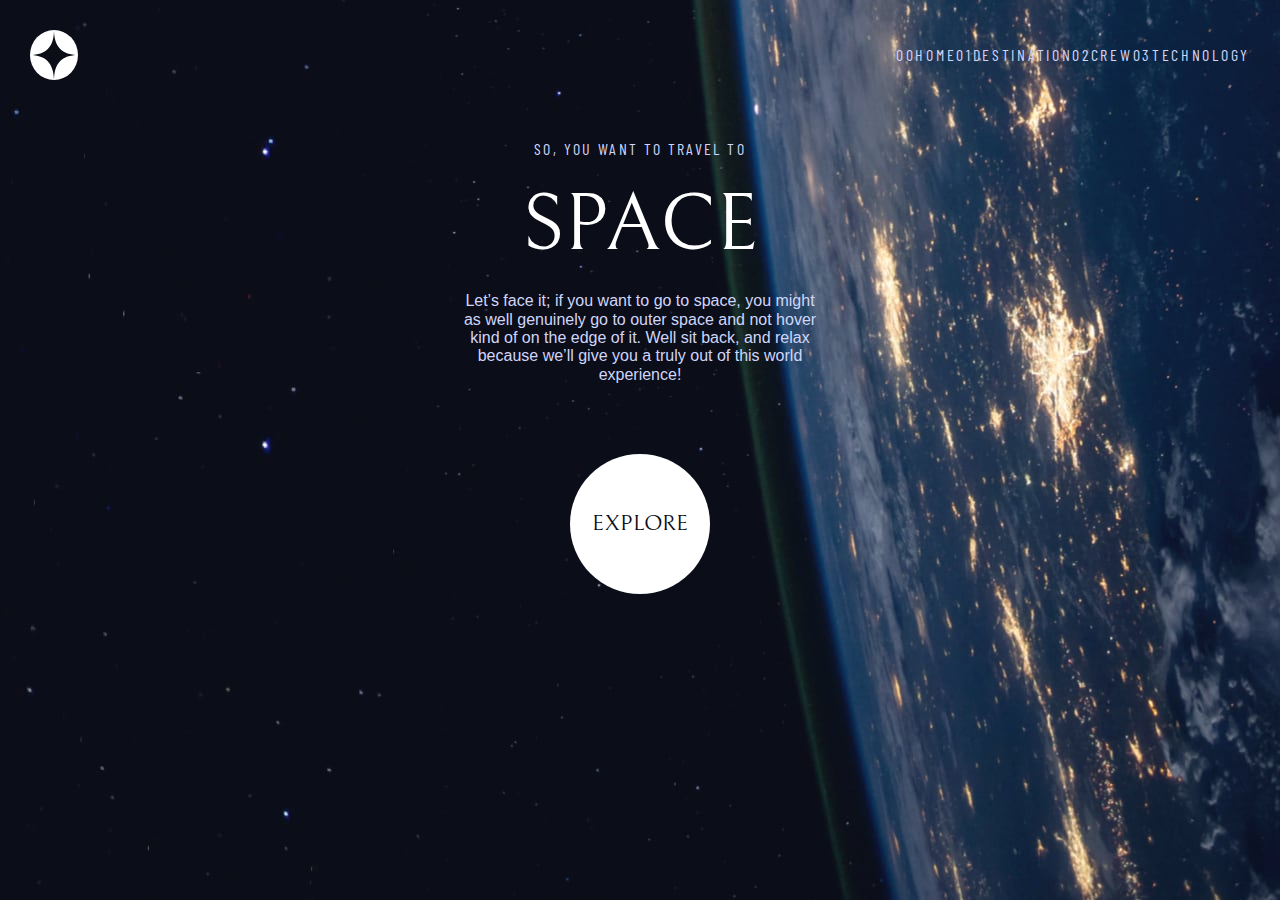
==== source/index.html @ e8e4abad "Config breakpoint" ====
<!DOCTYPE html>
<html lang="en">

<head>
  <meta charset="UTF-8">
  <meta name="viewport" content="width=device-width, initial-scale=1.0">
  <link rel="stylesheet" href="assets/styles/main.css">
  <title>Space tourism</title>
</head>

<body>

  <header>
    <img class='logo' src="assets/images/shared/logo.svg" alt="logo">
    
    <div class="hamburger_container">
      <input type="checkbox" name="" id="checkbox_toggle">
      <label for="checkbox_toggle" class="nav_open"><img src="assets/images/shared/icon-hamburger.svg" alt="hamberger icon"></label>
      <label for="checkbox_toggle" class="nav_close"><img src="assets/images/shared/icon-close.svg" alt="cross icon"></label>
    </div>

    <nav>
      <ul>
        <li><a href=""><span class="number">00</span><span class="name">HOME</span></a></li>
        <li><a href=""><span class="number">01</span><span class="name">DESTINATION</span></a></li>
        <li><a href=""><span class="number">02</span><span class="name">CREW</span></a></li>
        <li><a href=""><span class="number">03</span><span class="name">TECHNOLOGY</span></a></li>
      </ul>
    </nav>
  </header>

  <main>
    <div class="col-6">
      <h1>
        <div>So, you want to travel to</div>
        <div>Space</div>
      </h1>
      <p>
        Let’s face it; if you want to go to space, you might as well genuinely go to
        outer space and not hover kind of on the edge of it. Well sit back, and relax
        because we’ll give you a truly out of this world experience!
      </p>
    </div>
    <div class="col-6">
      <a href="#"><div class="circular-btn-1">Explore</div></a>
    </div>
  </main>
  <!--
  00 Home
  01 Destination
  02 Crew
  03 Technology

  So, you want to travel to
  Space
  Let’s face it; if you want to go to space, you might as well genuinely go to 
  outer space and not hover kind of on the edge of it. Well sit back, and relax 
  because we’ll give you a truly out of this world experience!

  Explore
-->
  <script src="assets/scripts/jquery-3.6.3.min.js"></script>
  <script src="assets/scripts/effects.js"></script>
</body>

</html>
---- source/assets/styles/main.css ----
/*! normalize.css v8.0.1 | MIT License | github.com/necolas/normalize.css */
/* Document
   ========================================================================== */
/**
 * 1. Correct the line height in all browsers.
 * 2. Prevent adjustments of font size after orientation changes in iOS.
 */
html {
  line-height: 1.15;
  /* 1 */
  -webkit-text-size-adjust: 100%;
  /* 2 */
}

/* Sections
   ========================================================================== */
/**
 * Remove the margin in all browsers.
 */
body {
  margin: 0;
}

/**
 * Render the `main` element consistently in IE.
 */
main {
  display: block;
}

/**
 * Correct the font size and margin on `h1` elements within `section` and
 * `article` contexts in Chrome, Firefox, and Safari.
 */
h1 {
  font-size: 2em;
  margin: 0.67em 0;
}

/* Grouping content
   ========================================================================== */
/**
 * 1. Add the correct box sizing in Firefox.
 * 2. Show the overflow in Edge and IE.
 */
hr {
  -webkit-box-sizing: content-box;
          box-sizing: content-box;
  /* 1 */
  height: 0;
  /* 1 */
  overflow: visible;
  /* 2 */
}

/**
 * 1. Correct the inheritance and scaling of font size in all browsers.
 * 2. Correct the odd `em` font sizing in all browsers.
 */
pre {
  font-family: monospace, monospace;
  /* 1 */
  font-size: 1em;
  /* 2 */
}

/* Text-level semantics
   ========================================================================== */
/**
 * Remove the gray background on active links in IE 10.
 */
a {
  background-color: transparent;
}

/**
 * 1. Remove the bottom border in Chrome 57-
 * 2. Add the correct text decoration in Chrome, Edge, IE, Opera, and Safari.
 */
abbr[title] {
  border-bottom: none;
  /* 1 */
  text-decoration: underline;
  /* 2 */
  -webkit-text-decoration: underline dotted;
          text-decoration: underline dotted;
  /* 2 */
}

/**
 * Add the correct font weight in Chrome, Edge, and Safari.
 */
b,
strong {
  font-weight: bolder;
}

/**
 * 1. Correct the inheritance and scaling of font size in all browsers.
 * 2. Correct the odd `em` font sizing in all browsers.
 */
code,
kbd,
samp {
  font-family: monospace, monospace;
  /* 1 */
  font-size: 1em;
  /* 2 */
}

/**
 * Add the correct font size in all browsers.
 */
small {
  font-size: 80%;
}

/**
 * Prevent `sub` and `sup` elements from affecting the line height in
 * all browsers.
 */
sub,
sup {
  font-size: 75%;
  line-height: 0;
  position: relative;
  vertical-align: baseline;
}

sub {
  bottom: -0.25em;
}

sup {
  top: -0.5em;
}

/* Embedded content
   ========================================================================== */
/**
 * Remove the border on images inside links in IE 10.
 */
img {
  border-style: none;
}

/* Forms
   ========================================================================== */
/**
 * 1. Change the font styles in all browsers.
 * 2. Remove the margin in Firefox and Safari.
 */
button,
input,
optgroup,
select,
textarea {
  font-family: inherit;
  /* 1 */
  font-size: 100%;
  /* 1 */
  line-height: 1.15;
  /* 1 */
  margin: 0;
  /* 2 */
}

/**
 * Show the overflow in IE.
 * 1. Show the overflow in Edge.
 */
button,
input {
  /* 1 */
  overflow: visible;
}

/**
 * Remove the inheritance of text transform in Edge, Firefox, and IE.
 * 1. Remove the inheritance of text transform in Firefox.
 */
button,
select {
  /* 1 */
  text-transform: none;
}

/**
 * Correct the inability to style clickable types in iOS and Safari.
 */
button,
[type="button"],
[type="reset"],
[type="submit"] {
  -webkit-appearance: button;
}

/**
 * Remove the inner border and padding in Firefox.
 */
button::-moz-focus-inner,
[type="button"]::-moz-focus-inner,
[type="reset"]::-moz-focus-inner,
[type="submit"]::-moz-focus-inner {
  border-style: none;
  padding: 0;
}

/**
 * Restore the focus styles unset by the previous rule.
 */
button:-moz-focusring,
[type="button"]:-moz-focusring,
[type="reset"]:-moz-focusring,
[type="submit"]:-moz-focusring {
  outline: 1px dotted ButtonText;
}

/**
 * Correct the padding in Firefox.
 */
fieldset {
  padding: 0.35em 0.75em 0.625em;
}

/**
 * 1. Correct the text wrapping in Edge and IE.
 * 2. Correct the color inheritance from `fieldset` elements in IE.
 * 3. Remove the padding so developers are not caught out when they zero out
 *    `fieldset` elements in all browsers.
 */
legend {
  -webkit-box-sizing: border-box;
          box-sizing: border-box;
  /* 1 */
  color: inherit;
  /* 2 */
  display: table;
  /* 1 */
  max-width: 100%;
  /* 1 */
  padding: 0;
  /* 3 */
  white-space: normal;
  /* 1 */
}

/**
 * Add the correct vertical alignment in Chrome, Firefox, and Opera.
 */
progress {
  vertical-align: baseline;
}

/**
 * Remove the default vertical scrollbar in IE 10+.
 */
textarea {
  overflow: auto;
}

/**
 * 1. Add the correct box sizing in IE 10.
 * 2. Remove the padding in IE 10.
 */
[type="checkbox"],
[type="radio"] {
  -webkit-box-sizing: border-box;
          box-sizing: border-box;
  /* 1 */
  padding: 0;
  /* 2 */
}

/**
 * Correct the cursor style of increment and decrement buttons in Chrome.
 */
[type="number"]::-webkit-inner-spin-button,
[type="number"]::-webkit-outer-spin-button {
  height: auto;
}

/**
 * 1. Correct the odd appearance in Chrome and Safari.
 * 2. Correct the outline style in Safari.
 */
[type="search"] {
  -webkit-appearance: textfield;
  /* 1 */
  outline-offset: -2px;
  /* 2 */
}

/**
 * Remove the inner padding in Chrome and Safari on macOS.
 */
[type="search"]::-webkit-search-decoration {
  -webkit-appearance: none;
}

/**
 * 1. Correct the inability to style clickable types in iOS and Safari.
 * 2. Change font properties to `inherit` in Safari.
 */
::-webkit-file-upload-button {
  -webkit-appearance: button;
  /* 1 */
  font: inherit;
  /* 2 */
}

/* Interactive
   ========================================================================== */
/*
 * Add the correct display in Edge, IE 10+, and Firefox.
 */
details {
  display: block;
}

/*
 * Add the correct display in all browsers.
 */
summary {
  display: list-item;
}

/* Misc
   ========================================================================== */
/**
 * Add the correct display in IE 10+.
 */
template {
  display: none;
}

/**
 * Add the correct display in IE 10.
 */
[hidden] {
  display: none;
}

/**
 * Set up a decent box model on the root element
 */
html {
  -webkit-box-sizing: border-box;
          box-sizing: border-box;
}

/**
 * Make all elements from the DOM inherit from the parent box-sizing
 * Since `*` has a specificity of 0, it does not override the `html` value
 * making all elements inheriting from the root box-sizing value
 * See: https://css-tricks.com/inheriting-box-sizing-probably-slightly-better-best-practice/
 */
*,
*::before,
*::after {
  -webkit-box-sizing: inherit;
          box-sizing: inherit;
}

/**
 * Basic styles for links
 */
a {
  color: #d0d6f9;
  text-decoration: none;
}

a:hover, a:active, a:focus, a:focus-within {
  color: #d0d6f9;
  text-decoration: underline;
}

@font-face {
  font-family: 'Barlow Condensed';
  src: url("../fonts/BarlowCondensed-Regular.ttf");
}

@font-face {
  font-family: 'Barlow';
  src: url("../fonts/Barlow-Regular.ttf");
}

@font-face {
  font-family: 'Bellefair';
  src: url("../fonts/Bellefair-Regular.ttf");
}

/**
 * Basic typography style for copy text
 */
body {
  color: #d0d6f9;
  font-style: normal;
  font-family: "Barlow", "Lato", "Arial";
}

/**
 * Clear inner floats
 */
.clearfix::after {
  clear: both;
  content: '';
  display: table;
}

/**
 * Main content containers
 * 1. Make the container full-width with a maximum width
 * 2. Center it in the viewport
 * 3. Leave some space on the edges, especially valuable on small screens
 */
.container {
  max-width: 1180px;
  /* 1 */
  margin-left: auto;
  /* 2 */
  margin-right: auto;
  /* 2 */
  padding-left: 20px;
  /* 3 */
  padding-right: 20px;
  /* 3 */
  width: 100%;
  /* 1 */
}

/**
 * Hide text while making it readable for screen readers
 * 1. Needed in WebKit-based browsers because of an implementation bug;
 *    See: https://code.google.com/p/chromium/issues/detail?id=457146
 */
.hide-text {
  overflow: hidden;
  padding: 0;
  /* 1 */
  text-indent: 101%;
  white-space: nowrap;
}

/**
 * Hide element while making it readable for screen readers
 * Shamelessly borrowed from HTML5Boilerplate:
 * https://github.com/h5bp/html5-boilerplate/blob/master/src/css/main.css#L119-L133
 */
.visually-hidden {
  border: 0;
  clip: rect(0 0 0 0);
  height: 1px;
  margin: -1px;
  overflow: hidden;
  padding: 0;
  position: absolute;
  width: 1px;
}

header {
  display: -webkit-box;
  display: -ms-flexbox;
  display: flex;
  -webkit-box-pack: justify;
      -ms-flex-pack: justify;
          justify-content: space-between;
  width: 100%;
  padding: 30px;
  padding-top: 30px;
}

header .logo {
  min-width: -webkit-fit-content;
  min-width: -moz-fit-content;
  min-width: fit-content;
}

header .hamburger_container {
  display: none;
  -ms-flex-item-align: center;
      -ms-grid-row-align: center;
      align-self: center;
  z-index: 2;
}

header .hamburger_container input[type=checkbox] {
  display: none;
  position: relative;
  left: 23px;
}

header .hamburger_container .nav_close {
  display: none;
}

@media (max-width: 768px) {
  header .hamburger_container {
    display: block;
  }
}

@media (min-width: 769px) and (max-width: 1023px) {
  header .hamburger_container {
    display: none;
  }
}

header nav {
  text-transform: uppercase;
  font-family: "Barlow Condensed";
  font-size: 16px;
  letter-spacing: 2.7px;
}

header nav ul {
  display: -webkit-box;
  display: -ms-flexbox;
  display: flex;
  list-style: none;
}

@media (max-width: 768px) {
  header nav {
    height: 100%;
    width: 0;
    position: fixed;
    z-index: 1;
    top: 0;
    right: 0;
    background-color: #111;
    overflow: hidden;
    padding-top: 120px;
    -webkit-transition: 0.5s;
    transition: 0.5s;
    background: rgba(255, 255, 255, 0);
    backdrop-filter: blur(40.6px);
    -webkit-backdrop-filter: blur(40.6px);
  }
  header nav ul {
    display: block;
    height: 100%;
    margin-top: unset;
  }
  header nav ul li {
    margin-bottom: 30px;
  }
  header nav ul li .number {
    font-weight: 800;
    margin-right: 10px;
  }
}

@media (min-width: 769px) and (max-width: 1023px) {
  header nav {
    position: static;
    width: -webkit-min-content;
    width: -moz-min-content;
    width: min-content;
    padding: 0;
  }
  header nav ul {
    display: -webkit-box;
    display: -ms-flexbox;
    display: flex;
    -webkit-box-orient: horizontal;
    -webkit-box-direction: normal;
        -ms-flex-direction: row;
            flex-direction: row;
  }
}

body {
  background-position: center;
  background-size: cover;
  background-repeat: no-repeat;
  min-height: 100vh;
}

@media (max-width: 768px) {
  body {
    background-image: url("../images/home/background-home-mobile.jpg");
  }
}

@media (min-width: 769px) and (max-width: 1023px) {
  body {
    background-image: url("../images/home/background-home-tablet.jpg");
  }
}

@media (min-width: 1023px) {
  body {
    background-image: url("../images/home/background-home-desktop.jpg");
  }
}

main {
  text-align: center;
}

main h1 {
  display: block;
  font-weight: normal;
  margin-top: 30px;
}

main h1 div:nth-child(1) {
  font-family: "Barlow Condensed";
  font-size: 16px;
  letter-spacing: 2.35px;
  text-transform: uppercase;
  margin-top: 20px;
}

main h1 div:nth-child(2) {
  /*
  $heading-fs: (
    1: 150px,
    2: 100px,
    3: 56px,
    4: 32px
  );
  */
  color: white;
  font-family: "Bellefair", "Times New Roman";
  font-size: 80px;
  text-transform: uppercase;
  margin: 20px 0;
}

main p {
  max-width: 400px;
  padding: 0 20px;
  margin: auto;
}

.circular-btn-1 {
  /*
  $heading-fs: (
    1: 150px,
    2: 100px,
    3: 56px,
    4: 32px
  );
  */
  color: white;
  font-family: "Bellefair", "Times New Roman";
  font-size: 32px;
  text-transform: uppercase;
  display: -webkit-box;
  display: -ms-flexbox;
  display: flex;
  -webkit-box-pack: center;
      -ms-flex-pack: center;
          justify-content: center;
  -webkit-box-align: center;
      -ms-flex-align: center;
          align-items: center;
  color: #0b0d17;
  background-color: white;
  height: 50px;
  width: 50px;
  border-radius: 50%;
  padding: 100px;
  margin: auto;
  margin-top: 40px;
  scale: .7;
}
/*# sourceMappingURL=main.css.map */
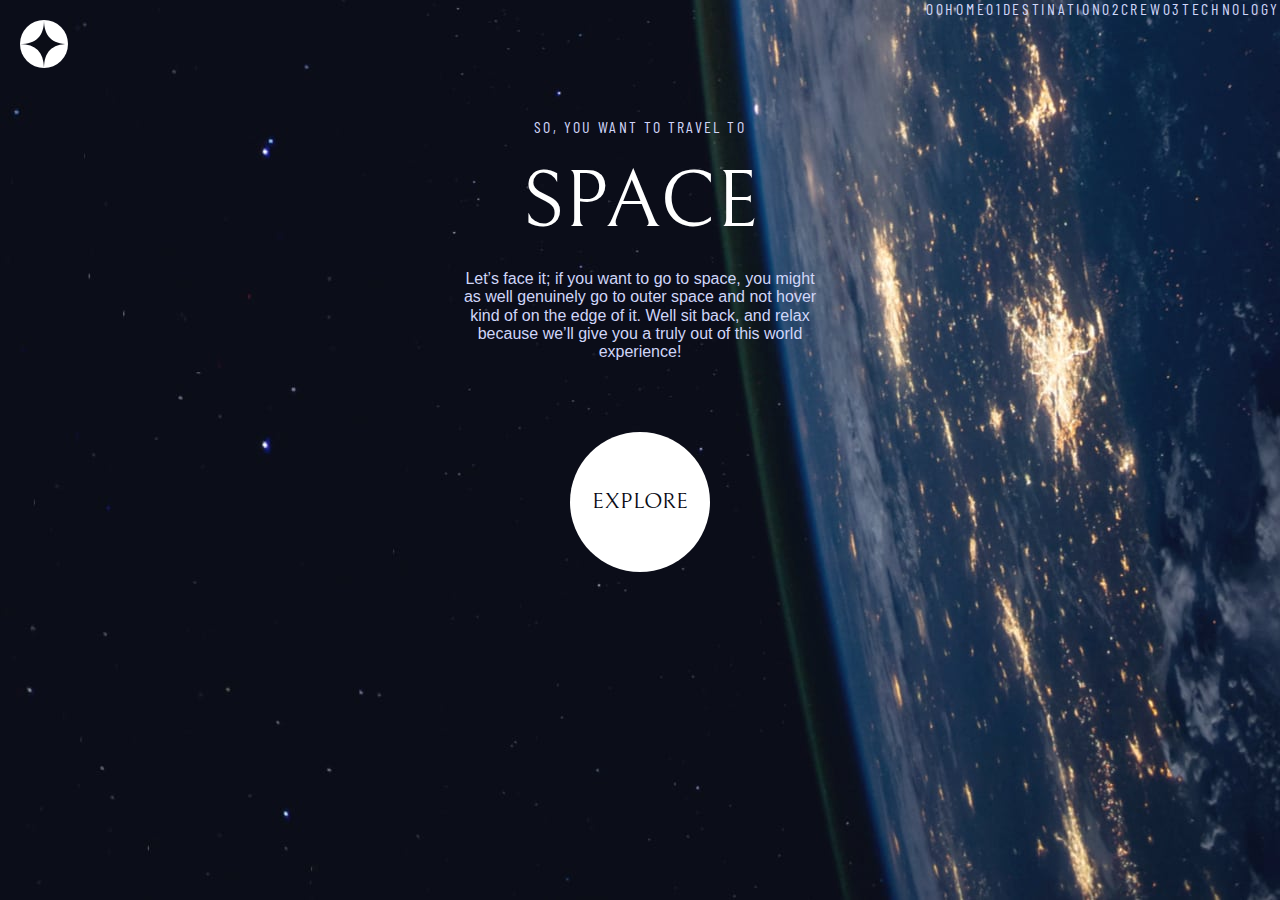
==== commit f8d231c0: "Style medium header/ Fix small header style" ====
--- a/source/index.html
+++ b/source/index.html
@@ -20,12 +20,10 @@
     </div>
 
     <nav>
-      <ul>
-        <li><a href=""><span class="number">00</span><span class="name">HOME</span></a></li>
-        <li><a href=""><span class="number">01</span><span class="name">DESTINATION</span></a></li>
-        <li><a href=""><span class="number">02</span><span class="name">CREW</span></a></li>
-        <li><a href=""><span class="number">03</span><span class="name">TECHNOLOGY</span></a></li>
-      </ul>
+      <a href=""><span class="number">00</span><span class="name">HOME</span></a>
+      <a href=""><span class="number">01</span><span class="name">DESTINATION</span></a>
+      <a href=""><span class="number">02</span><span class="name">CREW</span></a>
+      <a href=""><span class="number">03</span><span class="name">TECHNOLOGY</span></a>
     </nav>
   </header>
 
--- a/source/assets/styles/main.css
+++ b/source/assets/styles/main.css
@@ -372,7 +372,12 @@
 
 a:hover, a:active, a:focus, a:focus-within {
   color: #d0d6f9;
-  text-decoration: underline;
+  text-decoration: none;
+}
+
+ul {
+  margin: unset;
+  padding: unset;
 }
 
 @font-face {
@@ -466,18 +471,17 @@
       -ms-flex-pack: justify;
           justify-content: space-between;
   width: 100%;
-  padding: 30px;
-  padding-top: 30px;
 }
 
 header .logo {
-  min-width: -webkit-fit-content;
-  min-width: -moz-fit-content;
-  min-width: fit-content;
+  -o-object-fit: none;
+     object-fit: none;
+  margin: 20px;
 }
 
 header .hamburger_container {
   display: none;
+  padding: 20px;
   -ms-flex-item-align: center;
       -ms-grid-row-align: center;
       align-self: center;
@@ -497,12 +501,6 @@
 @media (max-width: 768px) {
   header .hamburger_container {
     display: block;
-  }
-}
-
-@media (min-width: 769px) and (max-width: 1023px) {
-  header .hamburger_container {
-    display: none;
   }
 }
 
@@ -511,62 +509,78 @@
   font-family: "Barlow Condensed";
   font-size: 16px;
   letter-spacing: 2.7px;
-}
-
-header nav ul {
   display: -webkit-box;
   display: -ms-flexbox;
   display: flex;
-  list-style: none;
 }
 
 @media (max-width: 768px) {
   header nav {
+    background: rgba(255, 255, 255, 0);
+    backdrop-filter: blur(40.6px);
+    -webkit-backdrop-filter: blur(40.6px);
     height: 100%;
     width: 0;
     position: fixed;
     z-index: 1;
     top: 0;
     right: 0;
-    background-color: #111;
     overflow: hidden;
     padding-top: 120px;
     -webkit-transition: 0.5s;
     transition: 0.5s;
-    background: rgba(255, 255, 255, 0);
-    backdrop-filter: blur(40.6px);
-    -webkit-backdrop-filter: blur(40.6px);
-  }
-  header nav ul {
-    display: block;
-    height: 100%;
-    margin-top: unset;
-  }
-  header nav ul li {
-    margin-bottom: 30px;
-  }
-  header nav ul li .number {
-    font-weight: 800;
-    margin-right: 10px;
-  }
-}
-
-@media (min-width: 769px) and (max-width: 1023px) {
-  header nav {
-    position: static;
-    width: -webkit-min-content;
-    width: -moz-min-content;
-    width: min-content;
-    padding: 0;
-  }
-  header nav ul {
     display: -webkit-box;
     display: -ms-flexbox;
     display: flex;
-    -webkit-box-orient: horizontal;
+    -webkit-box-orient: vertical;
     -webkit-box-direction: normal;
-        -ms-flex-direction: row;
-            flex-direction: row;
+        -ms-flex-direction: column;
+            flex-direction: column;
+  }
+  header nav a {
+    padding-left: 40px;
+    margin-bottom: 30px;
+  }
+  header nav a .number {
+    font-weight: 800;
+    margin-right: 10px;
+  }
+}
+
+@media (min-width: 769px) and (max-width: 1023px) {
+  header nav {
+    display: -webkit-box;
+    display: -ms-flexbox;
+    display: flex;
+    -webkit-box-pack: center;
+        -ms-flex-pack: center;
+            justify-content: center;
+    -webkit-box-align: center;
+        -ms-flex-align: center;
+            align-items: center;
+    background-color: #131722FF;
+    width: 55%;
+  }
+  header nav .number {
+    display: none;
+  }
+  header nav a {
+    display: -webkit-box;
+    display: -ms-flexbox;
+    display: flex;
+    -webkit-box-pack: center;
+        -ms-flex-pack: center;
+            justify-content: center;
+    -webkit-box-align: center;
+        -ms-flex-align: center;
+            align-items: center;
+    height: 100%;
+    margin: auto 20px;
+    -webkit-transition: 1s;
+    transition: 1s;
+  }
+  header nav a:hover {
+    border-bottom: solid white;
   }
 }
 
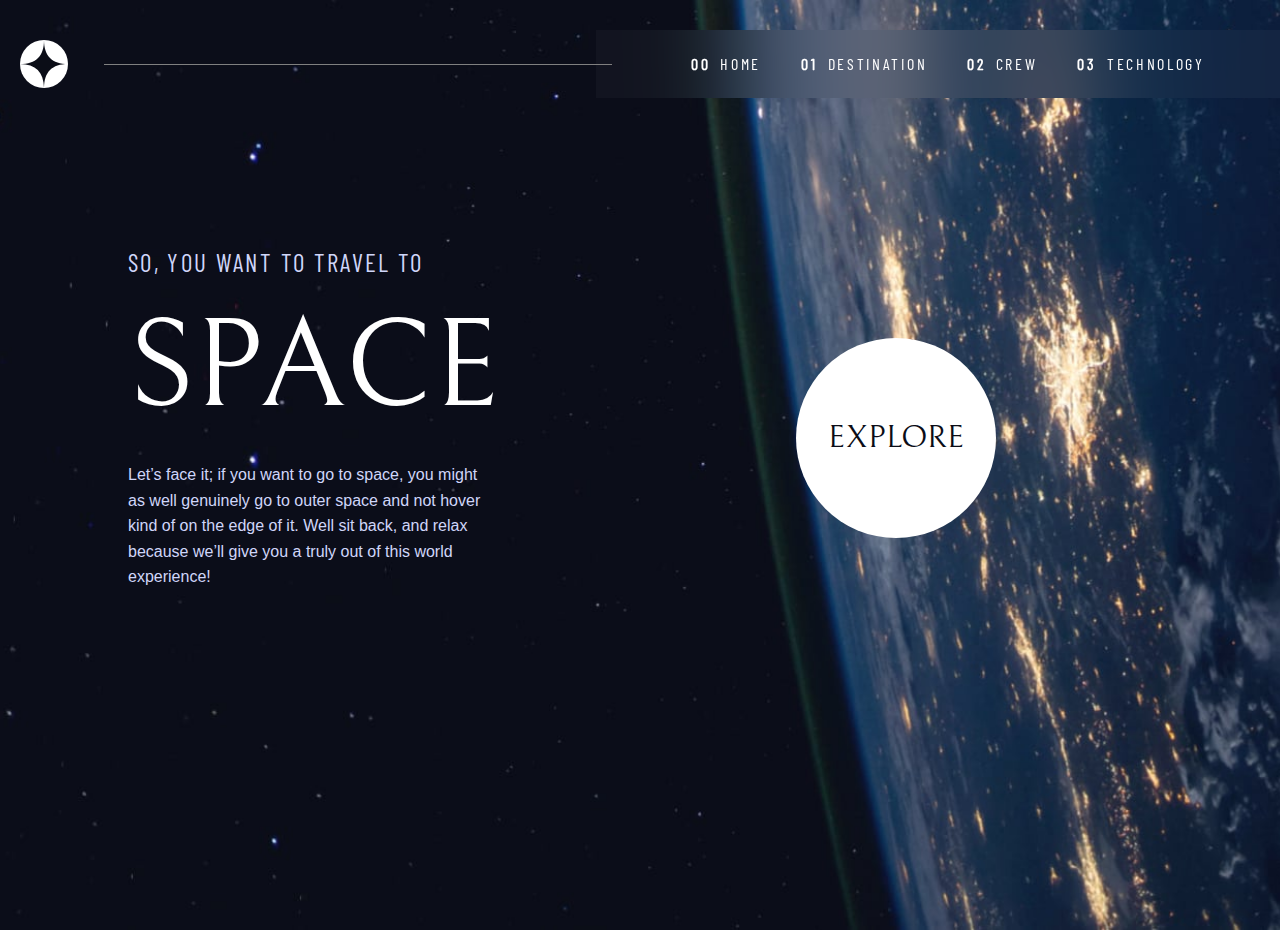
==== commit 1483619f: "Finish home page style on desktop (all devise)" ====
--- a/source/index.html
+++ b/source/index.html
@@ -18,7 +18,7 @@
       <label for="checkbox_toggle" class="nav_open"><img src="assets/images/shared/icon-hamburger.svg" alt="hamberger icon"></label>
       <label for="checkbox_toggle" class="nav_close"><img src="assets/images/shared/icon-close.svg" alt="cross icon"></label>
     </div>
-
+    <div class="line"></div>
     <nav>
       <a href=""><span class="number">00</span><span class="name">HOME</span></a>
       <a href=""><span class="number">01</span><span class="name">DESTINATION</span></a>
--- a/source/assets/styles/main.css
+++ b/source/assets/styles/main.css
@@ -477,6 +477,23 @@
   -o-object-fit: none;
      object-fit: none;
   margin: 20px;
+  margin-left: 40px;
+}
+
+@media (max-width: 768px) {
+  header .logo {
+    margin-left: 20px;
+  }
+}
+
+@media (min-width: 1023px) {
+  header .logo {
+    margin: 10px 20px;
+  }
+}
+
+header .line {
+  display: none;
 }
 
 header .hamburger_container {
@@ -512,6 +529,17 @@
   display: -webkit-box;
   display: -ms-flexbox;
   display: flex;
+  width: 60%;
+}
+
+header nav a {
+  padding-left: 40px;
+  margin-bottom: 30px;
+}
+
+header nav a .number {
+  font-weight: 800;
+  margin-right: 10px;
 }
 
 @media (max-width: 768px) {
@@ -537,14 +565,6 @@
         -ms-flex-direction: column;
             flex-direction: column;
   }
-  header nav a {
-    padding-left: 40px;
-    margin-bottom: 30px;
-  }
-  header nav a .number {
-    font-weight: 800;
-    margin-right: 10px;
-  }
 }
 
 @media (min-width: 769px) and (max-width: 1023px) {
@@ -558,8 +578,9 @@
     -webkit-box-align: center;
         -ms-flex-align: center;
             align-items: center;
-    background-color: #131722FF;
-    width: 55%;
+    background: rgba(255, 255, 255, 0.03);
+    backdrop-filter: blur(40.6px);
+    -webkit-backdrop-filter: blur(40.6px);
   }
   header nav .number {
     display: none;
@@ -575,12 +596,71 @@
         -ms-flex-align: center;
             align-items: center;
     height: 100%;
+    padding: unset;
     margin: auto 20px;
+    color: white;
     -webkit-transition: 1s;
     transition: 1s;
   }
   header nav a:hover {
     border-bottom: solid white;
+  }
+}
+
+@media (min-width: 1023px) {
+  header nav {
+    display: -webkit-box;
+    display: -ms-flexbox;
+    display: flex;
+    -webkit-box-pack: center;
+        -ms-flex-pack: center;
+            justify-content: center;
+    -webkit-box-align: center;
+        -ms-flex-align: center;
+            align-items: center;
+    background: rgba(255, 255, 255, 0.03);
+    backdrop-filter: blur(40.6px);
+    -webkit-backdrop-filter: blur(40.6px);
+    padding-left: 40px;
+    padding-right: 20px;
+  }
+  header nav a {
+    display: -webkit-box;
+    display: -ms-flexbox;
+    display: flex;
+    -webkit-box-pack: center;
+        -ms-flex-pack: center;
+            justify-content: center;
+    -webkit-box-align: center;
+        -ms-flex-align: center;
+            align-items: center;
+    height: 100%;
+    padding: unset;
+    margin: auto 20px;
+    color: white;
+    -webkit-transition: 1s;
+    transition: 1s;
+  }
+  header nav a:hover {
+    border-bottom: solid white;
+  }
+}
+
+@media (min-width: 1023px) {
+  header {
+    margin-top: 30px;
+  }
+  header .line {
+    display: block;
+    height: 1px;
+    width: 45%;
+    background-color: gray;
+    -ms-flex-item-align: center;
+        -ms-grid-row-align: center;
+        align-self: center;
+    position: relative;
+    left: 16px;
+    z-index: 2;
   }
 }
 
@@ -611,6 +691,14 @@
 
 main {
   text-align: center;
+  height: 100%;
+  display: -webkit-box;
+  display: -ms-flexbox;
+  display: flex;
+  -webkit-box-orient: vertical;
+  -webkit-box-direction: normal;
+      -ms-flex-direction: column;
+          flex-direction: column;
 }
 
 main h1 {
@@ -643,10 +731,92 @@
   margin: 20px 0;
 }
 
+@media (min-width: 769px) and (max-width: 1023px) {
+  main h1 {
+    margin-top: 100px;
+  }
+  main h1 div:nth-child(1) {
+    text-transform: uppercase;
+    font-size: 20px;
+    margin-top: 20px;
+  }
+  main h1 div:nth-child(2) {
+    /*
+  $heading-fs: (
+    1: 150px,
+    2: 100px,
+    3: 56px,
+    4: 32px
+  );
+  */
+    color: white;
+    font-family: "Bellefair", "Times New Roman";
+    font-size: 150px;
+    text-transform: uppercase;
+    margin: 20px 0;
+  }
+}
+
+@media (min-width: 1023px) {
+  main h1 div:nth-child(1) {
+    text-transform: uppercase;
+    font-size: 25px;
+    margin-top: 20px;
+  }
+  main h1 div:nth-child(2) {
+    /*
+  $heading-fs: (
+    1: 150px,
+    2: 100px,
+    3: 56px,
+    4: 32px
+  );
+  */
+    color: white;
+    font-family: "Bellefair", "Times New Roman";
+    font-size: 150px;
+    text-transform: uppercase;
+    font-size: 125px;
+    margin: 20px 0;
+  }
+}
+
 main p {
-  max-width: 400px;
+  max-width: 390px;
   padding: 0 20px;
+  line-height: 1.6;
   margin: auto;
+}
+
+@media (max-width: 768px) {
+  main p {
+    line-height: 1;
+  }
+}
+
+@media (min-width: 1023px) {
+  main p {
+    margin: unset;
+    padding: unset;
+    max-width: 360px;
+  }
+}
+
+@media (min-width: 1023px) {
+  main {
+    text-align: left;
+    -webkit-box-orient: horizontal;
+    -webkit-box-direction: normal;
+        -ms-flex-direction: row;
+            flex-direction: row;
+    -webkit-box-pack: center;
+        -ms-flex-pack: center;
+            justify-content: center;
+    margin: 120px 10% 0 10%;
+  }
+  main .col-6 {
+    width: 50%;
+  }
 }
 
 .circular-btn-1 {
@@ -679,6 +849,30 @@
   padding: 100px;
   margin: auto;
   margin-top: 40px;
+  -webkit-transition: -webkit-box-shadow .6s ease-out;
+  transition: -webkit-box-shadow .6s ease-out;
+  transition: box-shadow .6s ease-out;
+  transition: box-shadow .6s ease-out, -webkit-box-shadow .6s ease-out;
   scale: .7;
 }
+
+.circular-btn-1:hover {
+  -webkit-box-shadow: 0 0 0 60px rgba(255, 255, 255, 0.2);
+          box-shadow: 0 0 0 60px rgba(255, 255, 255, 0.2);
+}
+
+@media (min-width: 769px) and (max-width: 1023px) {
+  .circular-btn-1 {
+    margin-top: 140px;
+    margin-bottom: 120px;
+    scale: 1.2;
+  }
+}
+
+@media (min-width: 1023px) {
+  .circular-btn-1 {
+    scale: 1;
+    margin-top: 120px;
+  }
+}
 /*# sourceMappingURL=main.css.map */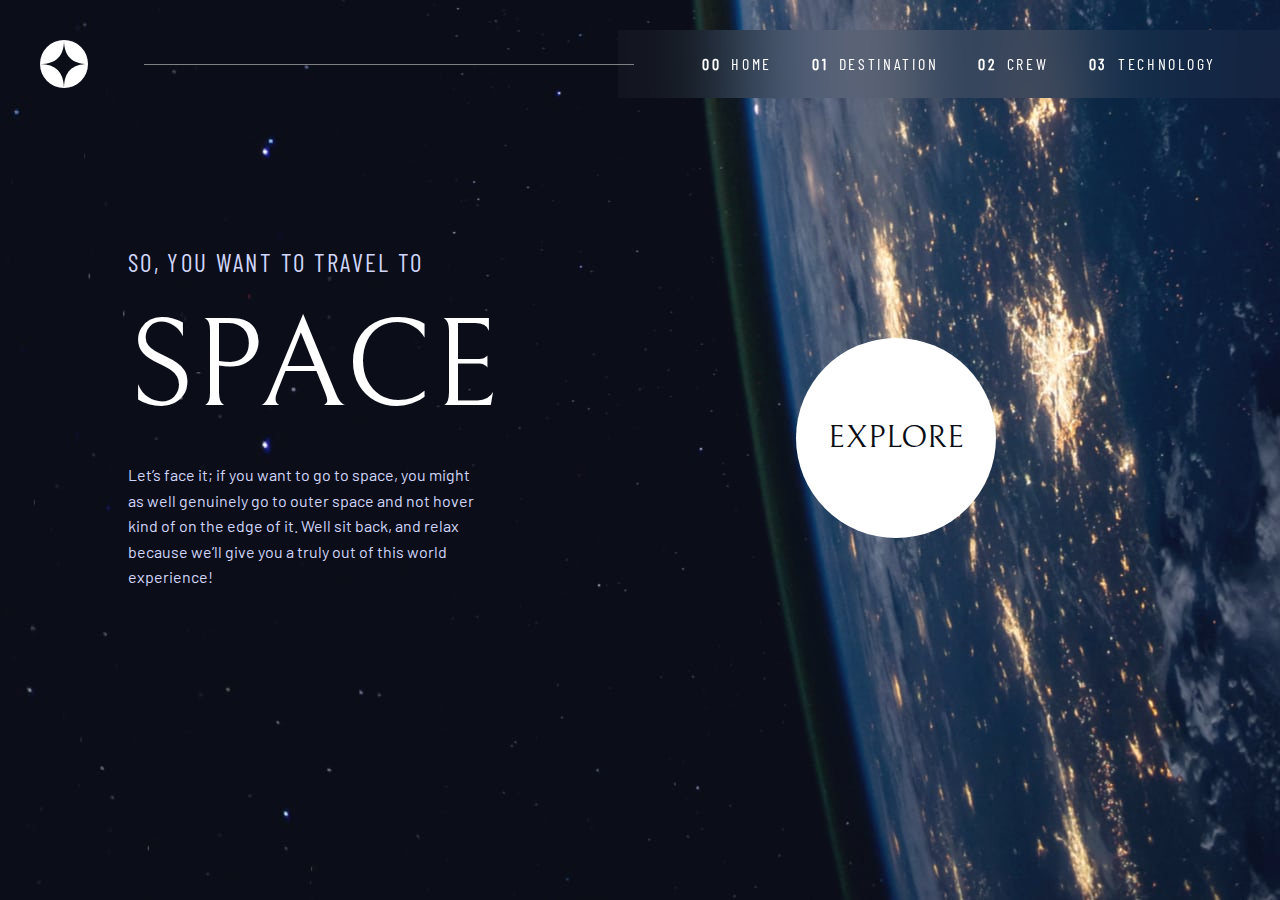
==== commit 38afbe27: "Setup destination page structre and  rmodularize pages styles" ====
--- a/source/index.html
+++ b/source/index.html
@@ -20,14 +20,14 @@
     </div>
     <div class="line"></div>
     <nav>
-      <a href=""><span class="number">00</span><span class="name">HOME</span></a>
-      <a href=""><span class="number">01</span><span class="name">DESTINATION</span></a>
+      <a href="#"><span class="number">00</span><span class="name">HOME</span></a>
+      <a href="pages/destination.html"><span class="number">01</span><span class="name">DESTINATION</span></a>
       <a href=""><span class="number">02</span><span class="name">CREW</span></a>
       <a href=""><span class="number">03</span><span class="name">TECHNOLOGY</span></a>
     </nav>
   </header>
 
-  <main>
+  <main class="index-main">
     <div class="col-6">
       <h1>
         <div>So, you want to travel to</div>
@@ -43,20 +43,6 @@
       <a href="#"><div class="circular-btn-1">Explore</div></a>
     </div>
   </main>
-  <!--
-  00 Home
-  01 Destination
-  02 Crew
-  03 Technology
-
-  So, you want to travel to
-  Space
-  Let’s face it; if you want to go to space, you might as well genuinely go to 
-  outer space and not hover kind of on the edge of it. Well sit back, and relax 
-  because we’ll give you a truly out of this world experience!
-
-  Explore
--->
   <script src="assets/scripts/jquery-3.6.3.min.js"></script>
   <script src="assets/scripts/effects.js"></script>
 </body>
--- a/source/assets/styles/main.css
+++ b/source/assets/styles/main.css
@@ -378,6 +378,35 @@
 ul {
   margin: unset;
   padding: unset;
+}
+
+main {
+  text-align: center;
+  height: 100%;
+  display: -webkit-box;
+  display: -ms-flexbox;
+  display: flex;
+  -webkit-box-orient: vertical;
+  -webkit-box-direction: normal;
+      -ms-flex-direction: column;
+          flex-direction: column;
+}
+
+@media (min-width: 1023px) {
+  main {
+    text-align: left;
+    -webkit-box-orient: horizontal;
+    -webkit-box-direction: normal;
+        -ms-flex-direction: row;
+            flex-direction: row;
+    -webkit-box-pack: center;
+        -ms-flex-pack: center;
+            justify-content: center;
+    margin: 70px 10% 0 10%;
+  }
+  main .col-6 {
+    width: 50%;
+  }
 }
 
 @font-face {
@@ -488,7 +517,7 @@
 
 @media (min-width: 1023px) {
   header .logo {
-    margin: 10px 20px;
+    margin: 10px 40px;
   }
 }
 
@@ -648,7 +677,7 @@
 
 @media (min-width: 1023px) {
   header {
-    margin-top: 30px;
+    padding-top: 30px;
   }
   header .line {
     display: block;
@@ -689,25 +718,13 @@
   }
 }
 
-main {
-  text-align: center;
-  height: 100%;
-  display: -webkit-box;
-  display: -ms-flexbox;
-  display: flex;
-  -webkit-box-orient: vertical;
-  -webkit-box-direction: normal;
-      -ms-flex-direction: column;
-          flex-direction: column;
-}
-
-main h1 {
+main.index-main h1 {
   display: block;
   font-weight: normal;
   margin-top: 30px;
 }
 
-main h1 div:nth-child(1) {
+main.index-main h1 div:nth-child(1) {
   font-family: "Barlow Condensed";
   font-size: 16px;
   letter-spacing: 2.35px;
@@ -715,7 +732,7 @@
   margin-top: 20px;
 }
 
-main h1 div:nth-child(2) {
+main.index-main h1 div:nth-child(2) {
   /*
   $heading-fs: (
     1: 150px,
@@ -732,15 +749,15 @@
 }
 
 @media (min-width: 769px) and (max-width: 1023px) {
-  main h1 {
+  main.index-main h1 {
     margin-top: 100px;
   }
-  main h1 div:nth-child(1) {
+  main.index-main h1 div:nth-child(1) {
     text-transform: uppercase;
     font-size: 20px;
     margin-top: 20px;
   }
-  main h1 div:nth-child(2) {
+  main.index-main h1 div:nth-child(2) {
     /*
   $heading-fs: (
     1: 150px,
@@ -758,12 +775,12 @@
 }
 
 @media (min-width: 1023px) {
-  main h1 div:nth-child(1) {
+  main.index-main h1 div:nth-child(1) {
     text-transform: uppercase;
     font-size: 25px;
     margin-top: 20px;
   }
-  main h1 div:nth-child(2) {
+  main.index-main h1 div:nth-child(2) {
     /*
   $heading-fs: (
     1: 150px,
@@ -781,7 +798,7 @@
   }
 }
 
-main p {
+main.index-main p {
   max-width: 390px;
   padding: 0 20px;
   line-height: 1.6;
@@ -789,13 +806,13 @@
 }
 
 @media (max-width: 768px) {
-  main p {
+  main.index-main p {
     line-height: 1;
   }
 }
 
 @media (min-width: 1023px) {
-  main p {
+  main.index-main p {
     margin: unset;
     padding: unset;
     max-width: 360px;
@@ -803,19 +820,8 @@
 }
 
 @media (min-width: 1023px) {
-  main {
-    text-align: left;
-    -webkit-box-orient: horizontal;
-    -webkit-box-direction: normal;
-        -ms-flex-direction: row;
-            flex-direction: row;
-    -webkit-box-pack: center;
-        -ms-flex-pack: center;
-            justify-content: center;
-    margin: 120px 10% 0 10%;
-  }
-  main .col-6 {
-    width: 50%;
+  main.index-main {
+    margin-top: 120px;
   }
 }
 
